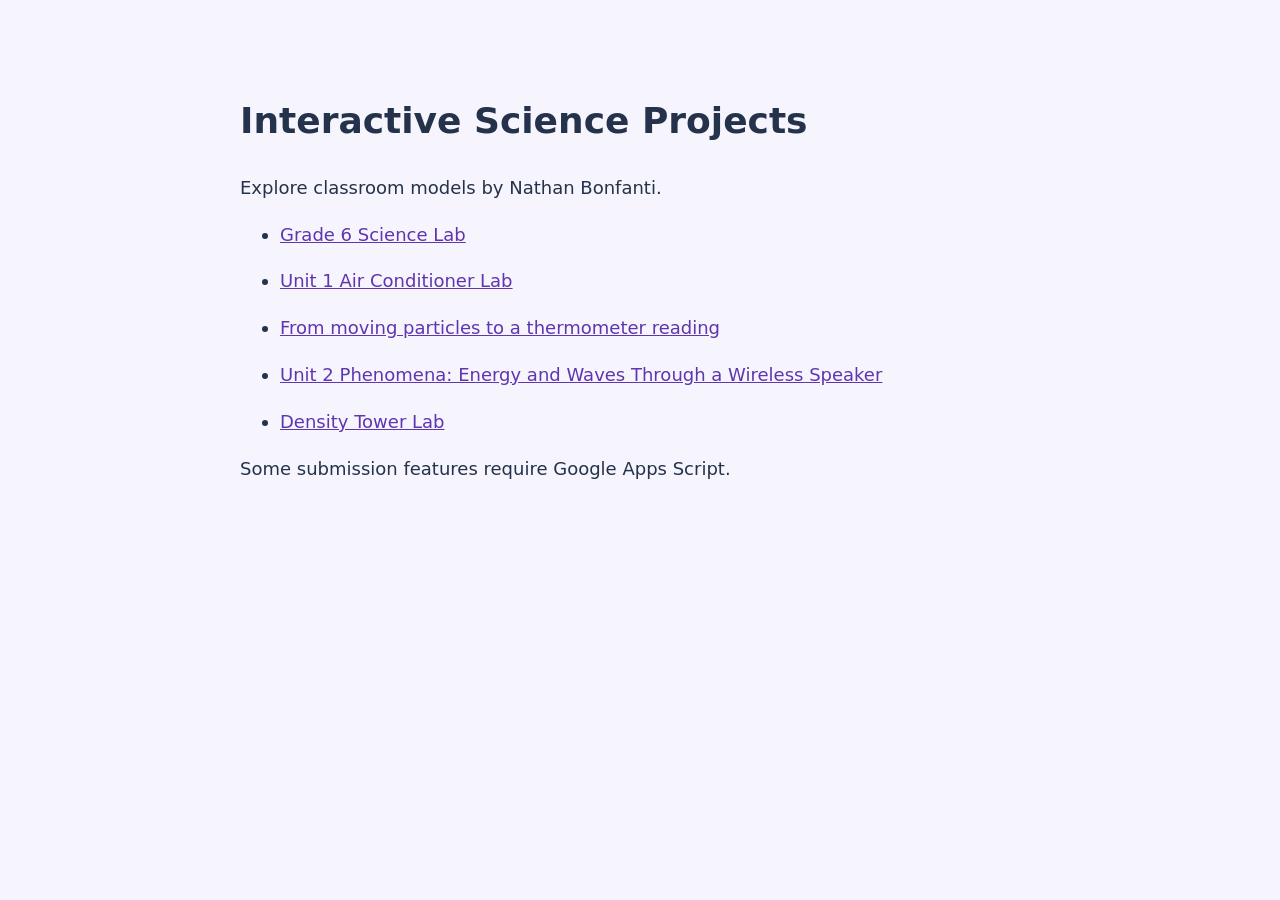
==== projects/index.html @ c972db05 "Add five interactive classroom projects and project index" ====
<!doctype html><html lang="en"><meta charset="utf-8"><meta name="viewport" content="width=device-width,initial-scale=1"><title>Interactive Science Projects</title><style>body{max-width:800px;margin:48px auto;padding:20px;font:18px/1.6 system-ui;color:#25324b;background:#f6f4fc}a{color:#6035b0}li{margin:18px 0}</style><h1>Interactive Science Projects</h1><p>Explore classroom models by Nathan Bonfanti.</p><ul><li><a href="grade-6-science-lab/index.html">Grade 6 Science Lab</a></li><li><a href="air-conditioner-lab/index.html">Unit 1 Air Conditioner Lab</a></li><li><a href="particles-and-temperature/index.html">From moving particles to a thermometer reading</a></li><li><a href="energy-and-waves/index.html">Unit 2 Phenomena: Energy and Waves Through a Wireless Speaker</a></li><li><a href="density-tower/index.html">Density Tower Lab</a></li></ul><p>Some submission features require Google Apps Script.</p></html>
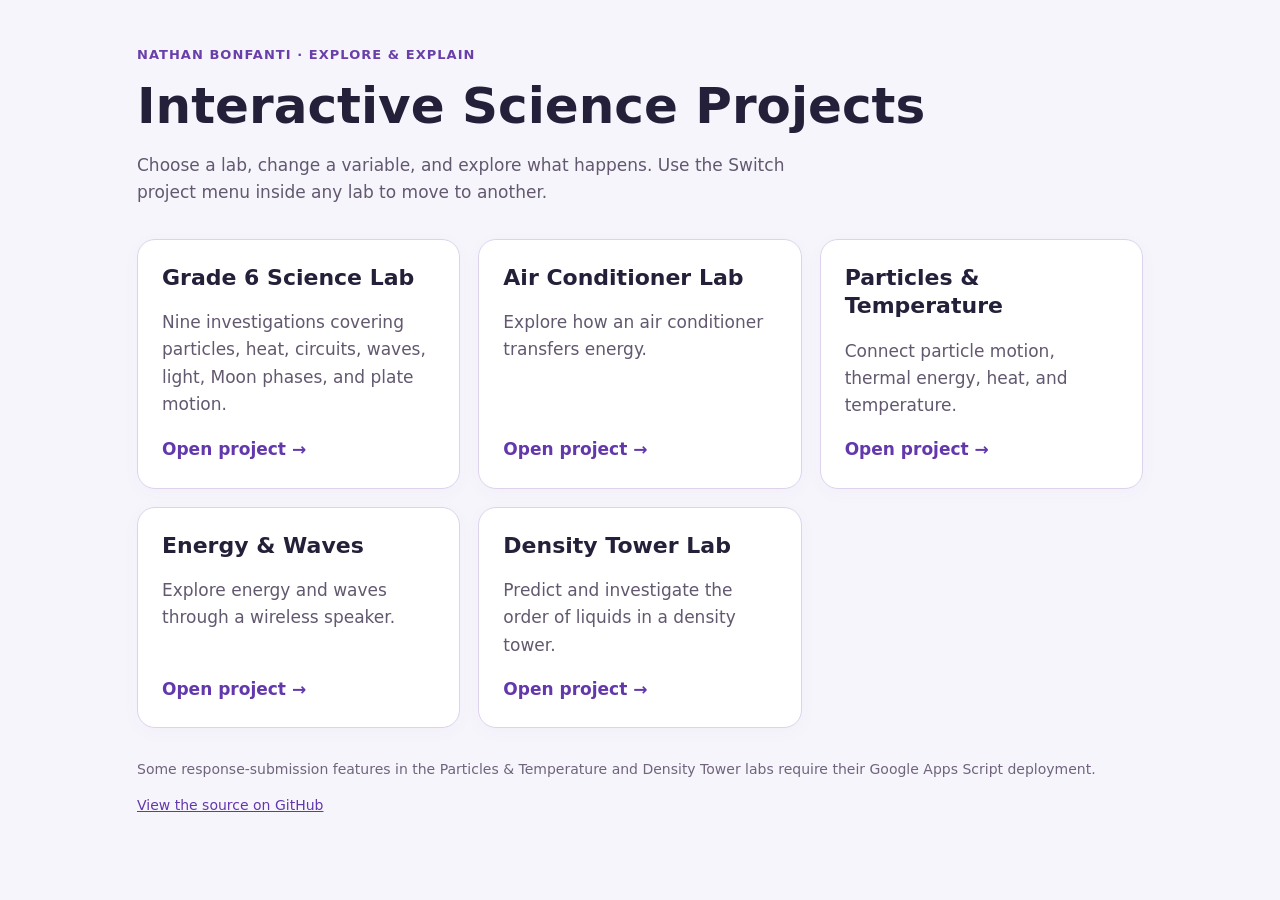
==== commit 8fbca0ad: "Add shared project switcher and science project landing page" ====
--- a/projects/index.html
+++ b/projects/index.html
@@ -1 +1,5 @@
-<!doctype html><html lang="en"><meta charset="utf-8"><meta name="viewport" content="width=device-width,initial-scale=1"><title>Interactive Science Projects</title><style>body{max-width:800px;margin:48px auto;padding:20px;font:18px/1.6 system-ui;color:#25324b;background:#f6f4fc}a{color:#6035b0}li{margin:18px 0}</style><h1>Interactive Science Projects</h1><p>Explore classroom models by Nathan Bonfanti.</p><ul><li><a href="grade-6-science-lab/index.html">Grade 6 Science Lab</a></li><li><a href="air-conditioner-lab/index.html">Unit 1 Air Conditioner Lab</a></li><li><a href="particles-and-temperature/index.html">From moving particles to a thermometer reading</a></li><li><a href="energy-and-waves/index.html">Unit 2 Phenomena: Energy and Waves Through a Wireless Speaker</a></li><li><a href="density-tower/index.html">Density Tower Lab</a></li></ul><p>Some submission features require Google Apps Script.</p></html>
+<!doctype html><html lang="en"><head><meta charset="utf-8"><meta name="viewport" content="width=device-width,initial-scale=1"><title>Nathan Bonfanti | Interactive Science Projects</title><style>*{box-sizing:border-box}body{margin:0;background:#f7f5fc;color:#252039;font:17px/1.6 system-ui,sans-serif}main{max-width:1050px;margin:auto;padding:45px 22px}.eyebrow{color:#6940a9;font-weight:750;letter-spacing:.08em;font-size:13px}h1{font-size:clamp(32px,5vw,50px);line-height:1.15;margin:12px 0}header p{max-width:680px;color:#62586f}.grid{display:grid;grid-template-columns:repeat(auto-fit,minmax(min(100%,285px),1fr));gap:18px;margin-top:32px}.card{display:flex;flex-direction:column;text-decoration:none;color:inherit;background:white;border:1px solid #ddd3ed;border-radius:18px;padding:24px;box-shadow:0 4px 18px #44256c08}.card:hover{border-color:#8254bd;background:#fdfbff}.card:focus-visible{outline:3px solid #8254bd;outline-offset:3px}h2{font-size:22px;line-height:1.3;margin:0}.card p{color:#62586f;flex:1}.card span{font-weight:750;color:#6338ac}footer{margin-top:30px;font-size:14px;color:#6f647c}footer a{color:#6338ac}</style></head><body><main><header><div class="eyebrow">NATHAN BONFANTI · EXPLORE & EXPLAIN</div><h1>Interactive Science Projects</h1><p>Choose a lab, change a variable, and explore what happens. Use the Switch project menu inside any lab to move to another.</p></header><div class="grid"><a class="card" href="grade-6-science-lab/"><h2>Grade 6 Science Lab</h2><p>Nine investigations covering particles, heat, circuits, waves, light, Moon phases, and plate motion.</p><span>Open project →</span></a>
+<a class="card" href="air-conditioner-lab/"><h2>Air Conditioner Lab</h2><p>Explore how an air conditioner transfers energy.</p><span>Open project →</span></a>
+<a class="card" href="particles-and-temperature/"><h2>Particles &amp; Temperature</h2><p>Connect particle motion, thermal energy, heat, and temperature.</p><span>Open project →</span></a>
+<a class="card" href="energy-and-waves/"><h2>Energy &amp; Waves</h2><p>Explore energy and waves through a wireless speaker.</p><span>Open project →</span></a>
+<a class="card" href="density-tower/"><h2>Density Tower Lab</h2><p>Predict and investigate the order of liquids in a density tower.</p><span>Open project →</span></a></div><footer>Some response-submission features in the Particles & Temperature and Density Tower labs require their Google Apps Script deployment.<p><a href="https://github.com/HugeForestB/sparklab-mobile">View the source on GitHub</a></p></footer></main></body></html>
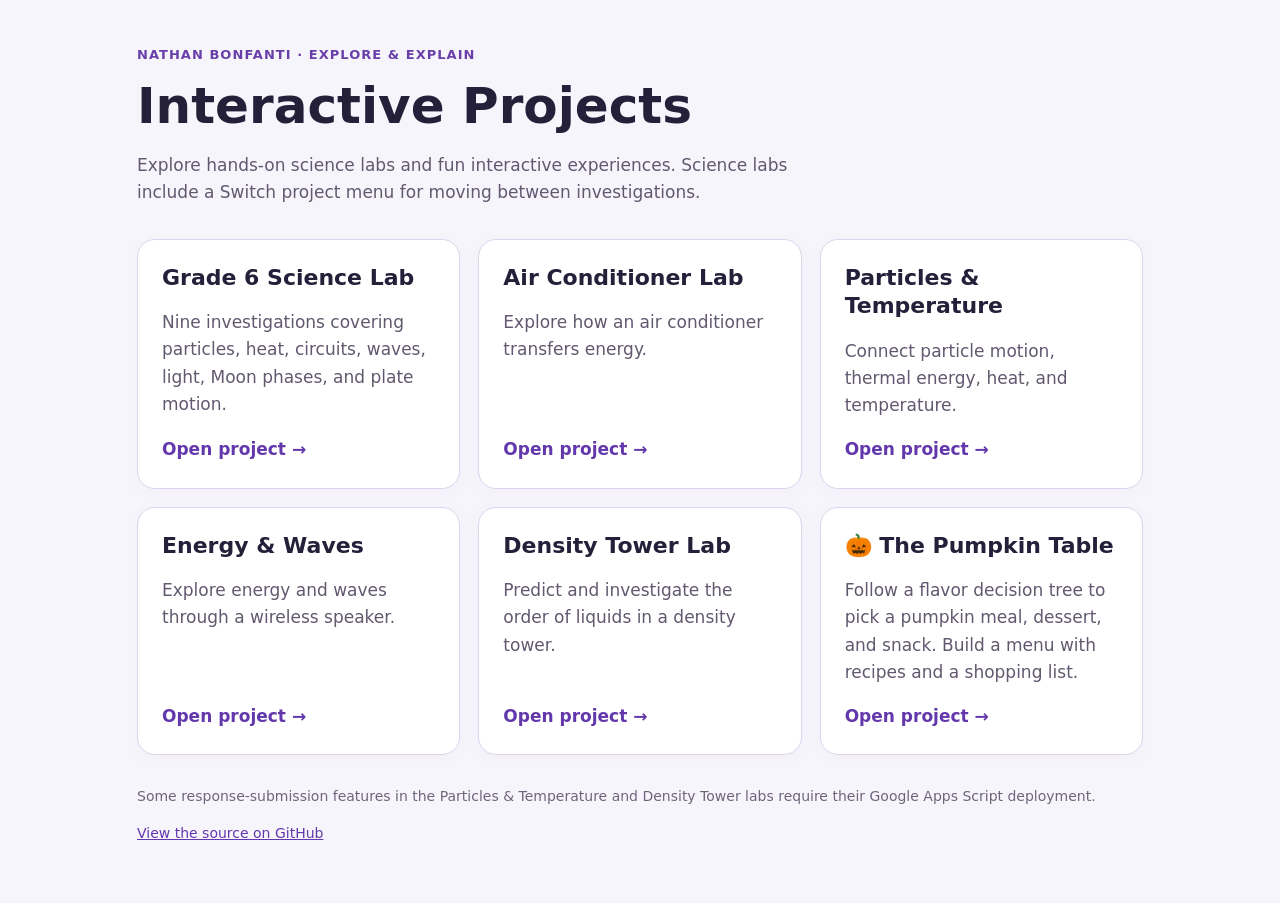
==== commit b6218f41: "Add Pumpkin Table to interactive project gallery" ====
--- a/projects/index.html
+++ b/projects/index.html
@@ -1,5 +1,6 @@
-<!doctype html><html lang="en"><head><meta charset="utf-8"><meta name="viewport" content="width=device-width,initial-scale=1"><title>Nathan Bonfanti | Interactive Science Projects</title><style>*{box-sizing:border-box}body{margin:0;background:#f7f5fc;color:#252039;font:17px/1.6 system-ui,sans-serif}main{max-width:1050px;margin:auto;padding:45px 22px}.eyebrow{color:#6940a9;font-weight:750;letter-spacing:.08em;font-size:13px}h1{font-size:clamp(32px,5vw,50px);line-height:1.15;margin:12px 0}header p{max-width:680px;color:#62586f}.grid{display:grid;grid-template-columns:repeat(auto-fit,minmax(min(100%,285px),1fr));gap:18px;margin-top:32px}.card{display:flex;flex-direction:column;text-decoration:none;color:inherit;background:white;border:1px solid #ddd3ed;border-radius:18px;padding:24px;box-shadow:0 4px 18px #44256c08}.card:hover{border-color:#8254bd;background:#fdfbff}.card:focus-visible{outline:3px solid #8254bd;outline-offset:3px}h2{font-size:22px;line-height:1.3;margin:0}.card p{color:#62586f;flex:1}.card span{font-weight:750;color:#6338ac}footer{margin-top:30px;font-size:14px;color:#6f647c}footer a{color:#6338ac}</style></head><body><main><header><div class="eyebrow">NATHAN BONFANTI · EXPLORE & EXPLAIN</div><h1>Interactive Science Projects</h1><p>Choose a lab, change a variable, and explore what happens. Use the Switch project menu inside any lab to move to another.</p></header><div class="grid"><a class="card" href="grade-6-science-lab/"><h2>Grade 6 Science Lab</h2><p>Nine investigations covering particles, heat, circuits, waves, light, Moon phases, and plate motion.</p><span>Open project →</span></a>
+<!doctype html><html lang="en"><head><meta charset="utf-8"><meta name="viewport" content="width=device-width,initial-scale=1"><title>Nathan Bonfanti | Interactive Projects</title><style>*{box-sizing:border-box}body{margin:0;background:#f7f5fc;color:#252039;font:17px/1.6 system-ui,sans-serif}main{max-width:1050px;margin:auto;padding:45px 22px}.eyebrow{color:#6940a9;font-weight:750;letter-spacing:.08em;font-size:13px}h1{font-size:clamp(32px,5vw,50px);line-height:1.15;margin:12px 0}header p{max-width:680px;color:#62586f}.grid{display:grid;grid-template-columns:repeat(auto-fit,minmax(min(100%,285px),1fr));gap:18px;margin-top:32px}.card{display:flex;flex-direction:column;text-decoration:none;color:inherit;background:white;border:1px solid #ddd3ed;border-radius:18px;padding:24px;box-shadow:0 4px 18px #44256c08}.card:hover{border-color:#8254bd;background:#fdfbff}.card:focus-visible{outline:3px solid #8254bd;outline-offset:3px}h2{font-size:22px;line-height:1.3;margin:0}.card p{color:#62586f;flex:1}.card span{font-weight:750;color:#6338ac}footer{margin-top:30px;font-size:14px;color:#6f647c}footer a{color:#6338ac}</style></head><body><main><header><div class="eyebrow">NATHAN BONFANTI · EXPLORE & EXPLAIN</div><h1>Interactive Projects</h1><p>Explore hands-on science labs and fun interactive experiences. Science labs include a Switch project menu for moving between investigations.</p></header><div class="grid"><a class="card" href="grade-6-science-lab/"><h2>Grade 6 Science Lab</h2><p>Nine investigations covering particles, heat, circuits, waves, light, Moon phases, and plate motion.</p><span>Open project →</span></a>
 <a class="card" href="air-conditioner-lab/"><h2>Air Conditioner Lab</h2><p>Explore how an air conditioner transfers energy.</p><span>Open project →</span></a>
 <a class="card" href="particles-and-temperature/"><h2>Particles &amp; Temperature</h2><p>Connect particle motion, thermal energy, heat, and temperature.</p><span>Open project →</span></a>
 <a class="card" href="energy-and-waves/"><h2>Energy &amp; Waves</h2><p>Explore energy and waves through a wireless speaker.</p><span>Open project →</span></a>
-<a class="card" href="density-tower/"><h2>Density Tower Lab</h2><p>Predict and investigate the order of liquids in a density tower.</p><span>Open project →</span></a></div><footer>Some response-submission features in the Particles & Temperature and Density Tower labs require their Google Apps Script deployment.<p><a href="https://github.com/HugeForestB/sparklab-mobile">View the source on GitHub</a></p></footer></main></body></html>
+<a class="card" href="density-tower/"><h2>Density Tower Lab</h2><p>Predict and investigate the order of liquids in a density tower.</p><span>Open project →</span></a>
+<a class="card" href="pumpkin-decision-tree/"><h2>🎃 The Pumpkin Table</h2><p>Follow a flavor decision tree to pick a pumpkin meal, dessert, and snack. Build a menu with recipes and a shopping list.</p><span>Open project →</span></a></div><footer>Some response-submission features in the Particles & Temperature and Density Tower labs require their Google Apps Script deployment.<p><a href="https://github.com/HugeForestB/sparklab-mobile">View the source on GitHub</a></p></footer></main></body></html>
